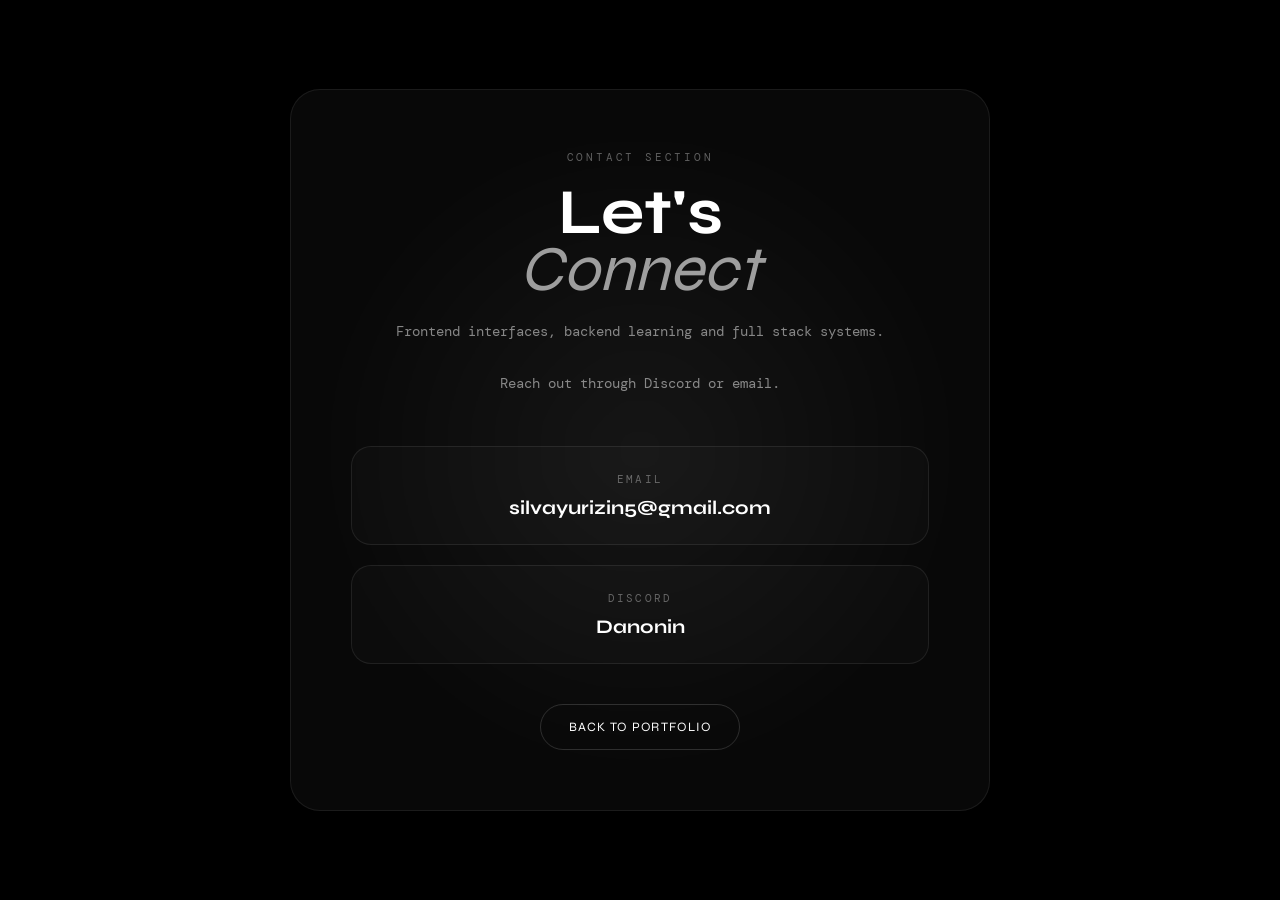
==== contact.html @ 088e5702 "Create contact.html" ====
<!DOCTYPE html>
<html lang="en">
<head>

<meta charset="UTF-8">

<meta name="viewport"
content="width=device-width, initial-scale=1.0">

<title>
Danonin — Contact
</title>

<link rel="preconnect"
href="https://fonts.googleapis.com">

<link rel="preconnect"
href="https://fonts.gstatic.com"
crossorigin>

<link href="https://fonts.googleapis.com/css2?family=Syne:wght@400;500;600;700;800&family=DM+Mono:wght@300;400;500&display=swap"
rel="stylesheet">

<style>

*{
margin:0;
padding:0;
box-sizing:border-box;
}

body{
background:black;
color:white;
font-family:'Syne',sans-serif;
min-height:100vh;
display:flex;
justify-content:center;
align-items:center;
overflow:hidden;
}

.background-glow{
position:absolute;
width:700px;
height:700px;
background:radial-gradient(circle,
rgba(255,255,255,0.06) 0%,
transparent 70%);
filter:blur(20px);
}

.contact-box{
position:relative;
z-index:2;
width:90%;
max-width:700px;
padding:60px;
border:1px solid rgba(255,255,255,0.08);
background:rgba(255,255,255,0.03);
backdrop-filter:blur(20px);
border-radius:30px;
text-align:center;
}

.contact-tag{
font-family:'DM Mono',monospace;
font-size:0.7rem;
letter-spacing:0.25em;
text-transform:uppercase;
color:rgba(255,255,255,0.35);
margin-bottom:20px;
}

h1{
font-size:4rem;
line-height:0.9;
margin-bottom:20px;
}

h1 span{
font-style:italic;
font-weight:400;
opacity:0.6;
}

.description{
font-family:'DM Mono',monospace;
font-size:0.9rem;
line-height:1.8;
color:rgba(255,255,255,0.5);
margin-bottom:50px;
}

.contact-grid{
display:flex;
flex-direction:column;
gap:20px;
}

.contact-card{
padding:25px;
border-radius:20px;
border:1px solid rgba(255,255,255,0.08);
background:rgba(255,255,255,0.02);
transition:0.4s ease;
text-decoration:none;
color:white;
}

.contact-card:hover{
transform:translateY(-5px);
background:rgba(255,255,255,0.05);
border-color:rgba(255,255,255,0.2);
}

.contact-label{
font-family:'DM Mono',monospace;
font-size:0.7rem;
letter-spacing:0.2em;
text-transform:uppercase;
color:rgba(255,255,255,0.35);
margin-bottom:10px;
}

.contact-value{
font-size:1.2rem;
font-weight:700;
}

.back-btn{
display:inline-block;
margin-top:40px;
padding:14px 28px;
border-radius:999px;
border:1px solid rgba(255,255,255,0.15);
text-decoration:none;
color:white;
font-size:0.8rem;
letter-spacing:0.1em;
text-transform:uppercase;
transition:0.4s ease;
}

.back-btn:hover{
background:white;
color:black;
}

@media(max-width:768px){

.contact-box{
padding:40px 25px;
}

h1{
font-size:2.8rem;
}

}

</style>

</head>

<body>

<div class="background-glow"></div>

<div class="contact-box">

<div class="contact-tag">
Contact Section
</div>

<h1>
Let's
<br>
<span>Connect</span>
</h1>

<p class="description">

Frontend interfaces,
backend learning and
full stack systems.

<br><br>

Reach out through Discord
or email.

</p>

<div class="contact-grid">

<a href="mailto:silvayurizin5@gmail.com"
class="contact-card">

<div class="contact-label">
Email
</div>

<div class="contact-value">
silvayurizin5@gmail.com
</div>

</a>

<a href="https://discord.com/"
target="_blank"
class="contact-card">

<div class="contact-label">
Discord
</div>

<div class="contact-value">
Danonin
</div>

</a>

</div>

<a href="index.html"
class="back-btn">

Back To Portfolio

</a>

</div>

</body>
  </html>
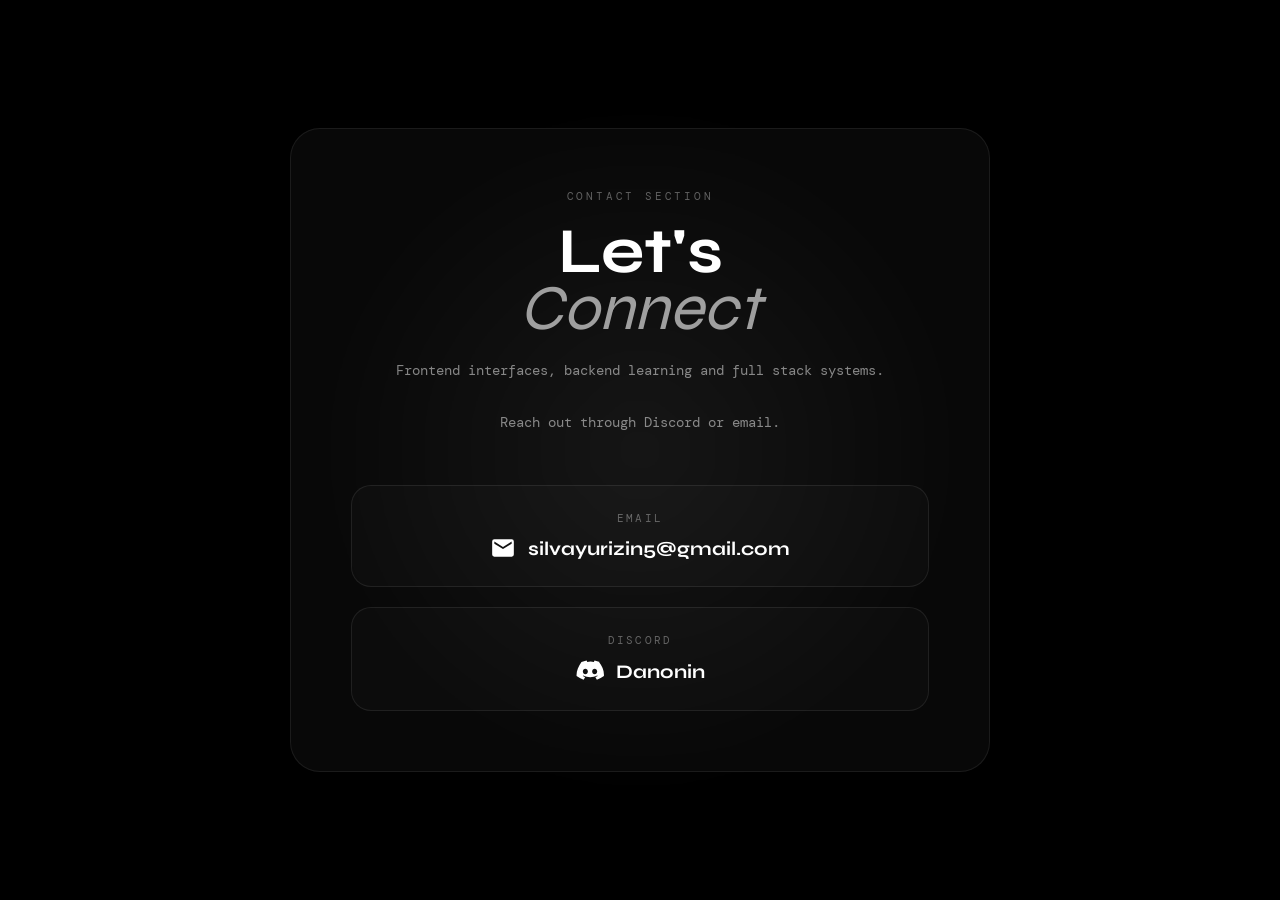
==== commit 37989efb: "Update contact.html" ====
--- a/contact.html
+++ b/contact.html
@@ -201,13 +201,31 @@
 Email
 </div>
 
-<div class="contact-value">
+<div class="contact-value"
+style="display:flex;align-items:center;justify-content:center;gap:12px;">
+
+<svg xmlns="http://www.w3.org/2000/svg"
+width="26"
+height="26"
+fill="white"
+viewBox="0 0 24 24">
+
+<path d="M20 4H4a2 2 0 0 0-2 2v12a2 
+2 0 0 0 2 2h16a2 2 0 0 0 
+2-2V6a2 2 0 0 0-2-2zm0 
+4-8 5-8-5V6l8 5 8-5z"/>
+
+</svg>
+
+<span>
 silvayurizin5@gmail.com
+</span>
+
 </div>
 
 </a>
 
-<a href="https://discord.com/"
+<a href="https://discord.com/users/790652243292192818"
 target="_blank"
 class="contact-card">
 
@@ -215,22 +233,47 @@
 Discord
 </div>
 
-<div class="contact-value">
+<div class="contact-value"
+style="display:flex;align-items:center;justify-content:center;gap:12px;">
+
+<svg xmlns="http://www.w3.org/2000/svg"
+width="28"
+height="28"
+fill="white"
+viewBox="0 0 24 24">
+
+<path d="M20.317 4.369A19.791 19.791 0 0 0 
+15.885 3c-.191.347-.403.82-.552 
+1.185a18.27 18.27 0 0 0-5.666 
+0A12.64 12.64 0 0 0 9.115 
+3a19.736 19.736 0 0 0-4.432 
+1.369C1.943 8.447.212 12.43.5 
+16.357a19.9 19.9 0 0 0 5.993 
+3.043c.486-.665.918-1.37 
+1.287-2.11-.705-.265-1.377-.592-2.006-.97.168-.123.332-.252.49-.385 
+3.87 1.8 8.07 1.8 11.893 
+0 .16.133.324.262.49.385-.63.378-1.302.705-2.006.97.37.74.8 1.445 
+1.287 2.11a19.86 19.86 0 0 0 
+5.993-3.043c.338-4.555-1.452-8.5-4.183-11.988zM8.02 
+14.845c-1.182 0-2.157-1.085-2.157-2.419 
+0-1.333.955-2.418 2.157-2.418 
+1.21 0 2.176 1.095 2.157 
+2.418 0 1.334-.956 2.419-2.157 
+2.419zm7.974 0c-1.182 
+0-2.157-1.085-2.157-2.419 
+0-1.333.955-2.418 2.157-2.418 
+1.21 0 2.176 1.095 2.157 
+2.418 0 1.334-.946 2.419-2.157 
+2.419z"/>
+
+</svg>
+
+<span>
 Danonin
+</span>
+
 </div>
 
 </a>
 
 </div>
-
-<a href="index.html"
-class="back-btn">
-
-Back To Portfolio
-
-</a>
-
-</div>
-
-</body>
-  </html>
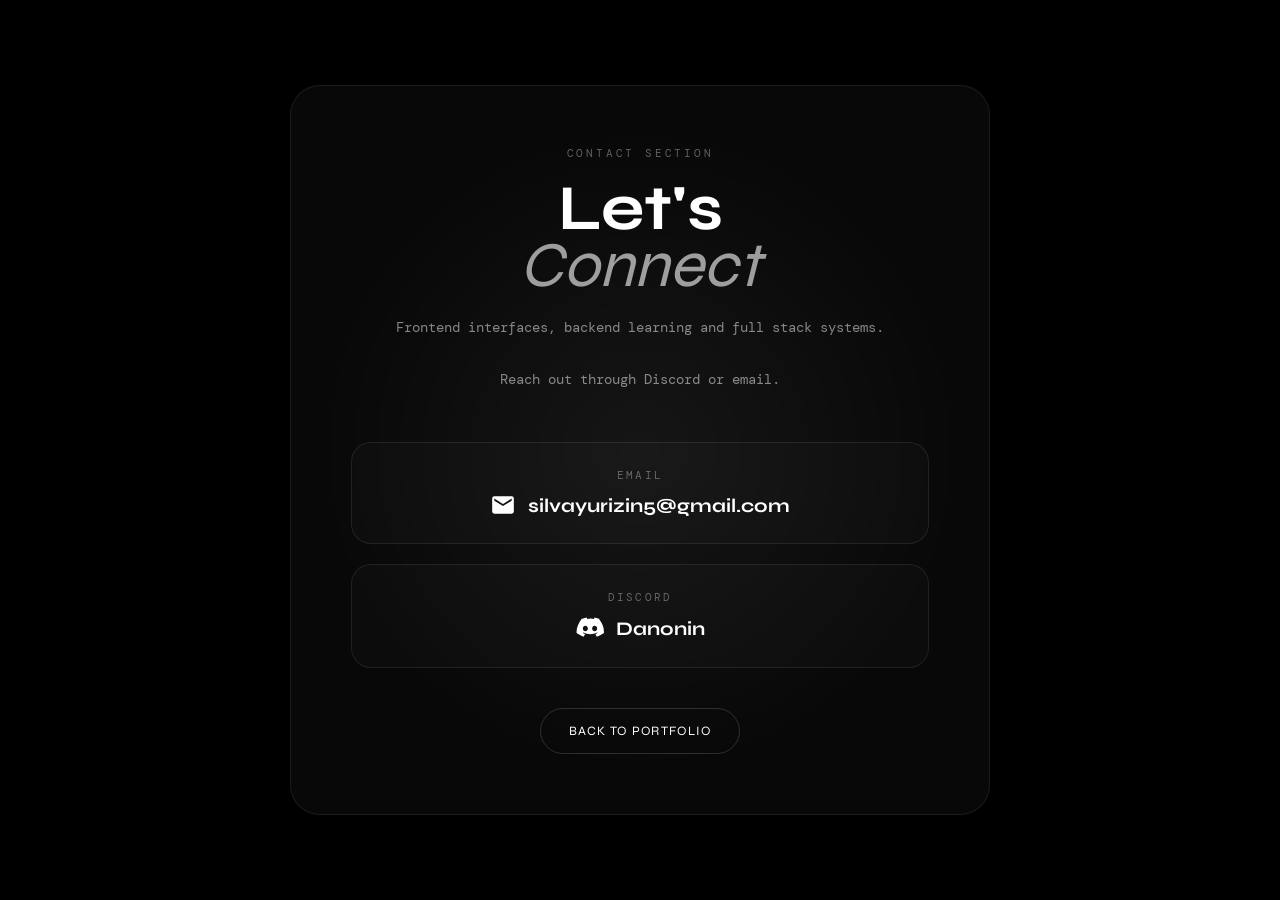
==== commit 2267462e: "Update contact.html" ====
--- a/contact.html
+++ b/contact.html
@@ -277,3 +277,10 @@
 </a>
 
 </div>
+
+  <a href="index.html"
+class="back-btn">
+
+Back To Portfolio
+
+  </a>
